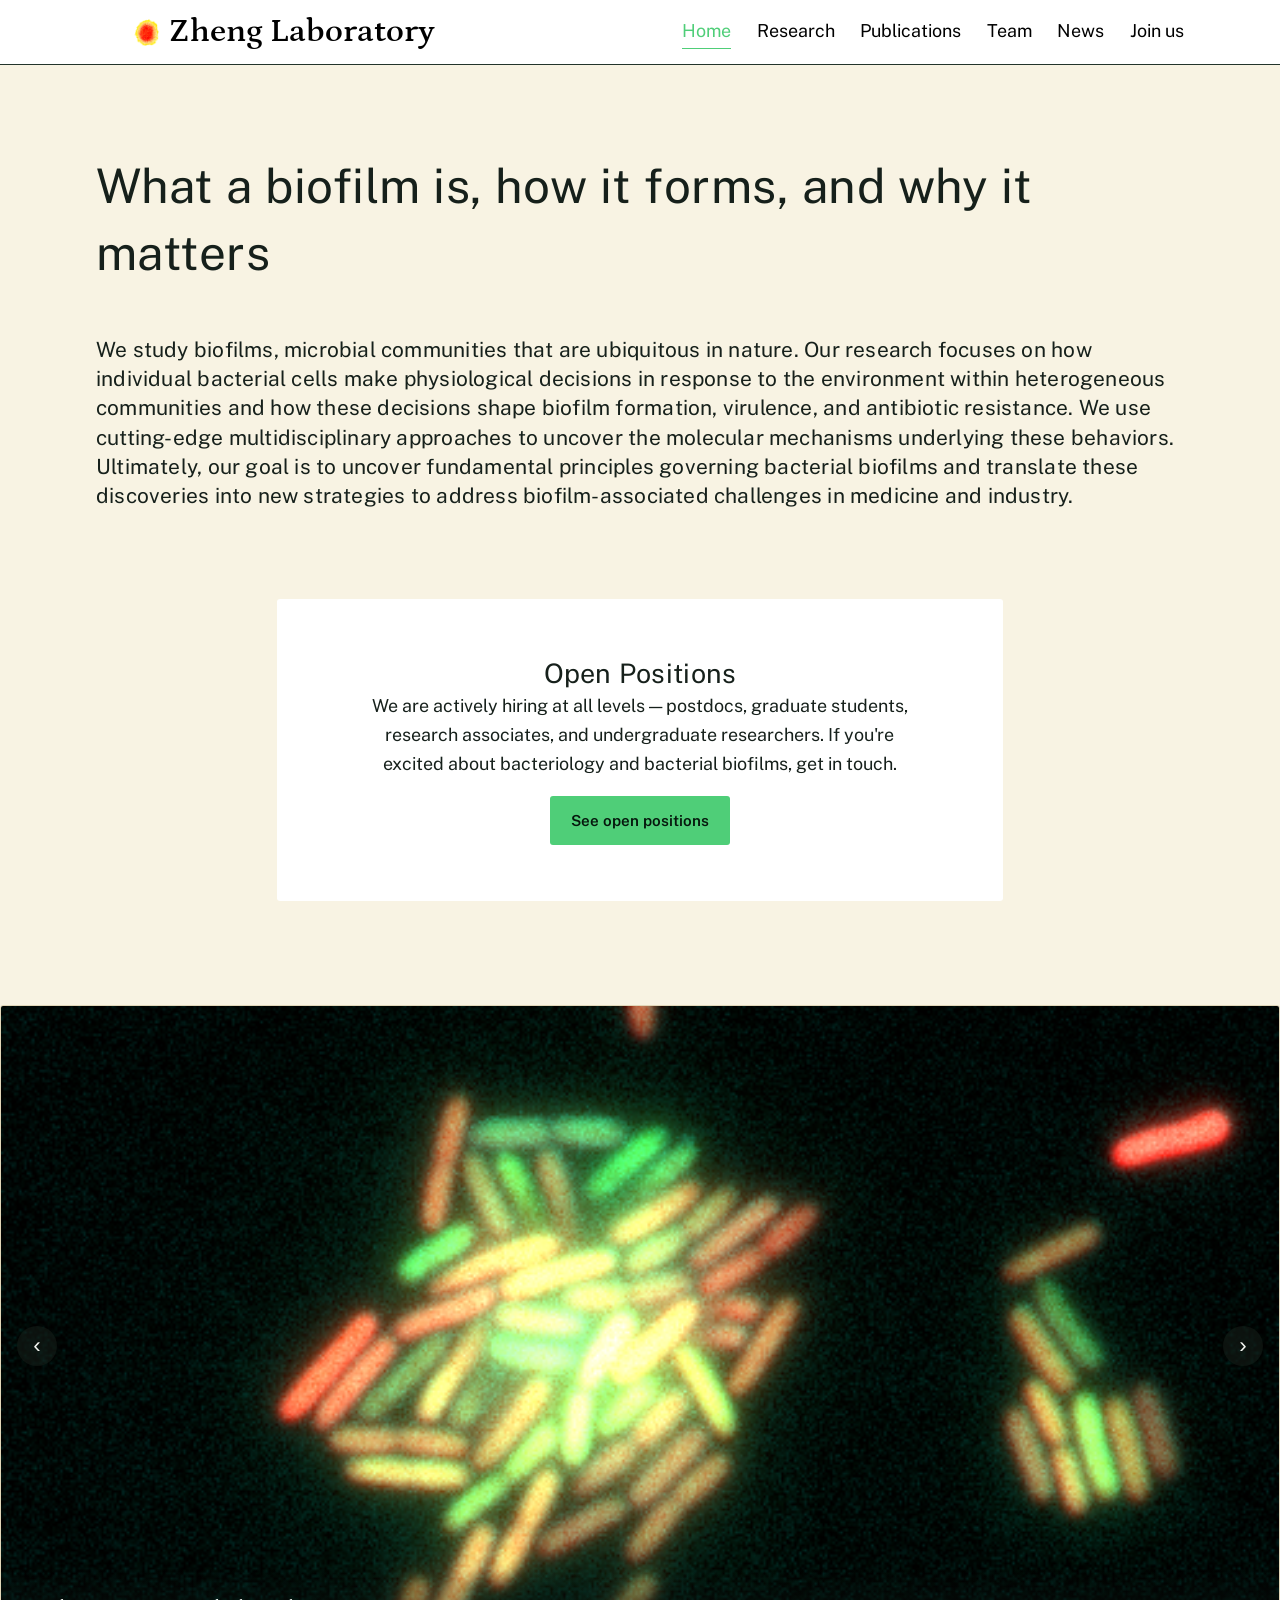
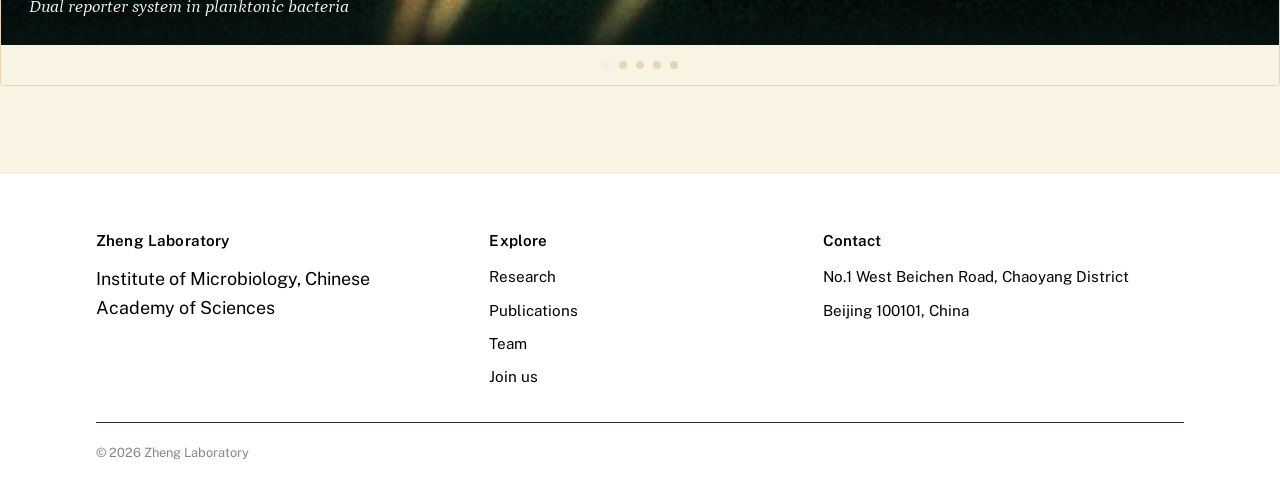
==== index.html @ 9dfc043d "Add files via upload" ====
<!doctype html>
<html lang="en">
<head>
<meta charset="utf-8">
<meta name="viewport" content="width=device-width, initial-scale=1">
<title>Zheng Laboratory</title>
<meta name="description" content="Index page">
<link rel="icon" type="image/svg+xml" href="images/logo.svg">
<link rel="stylesheet" href="css/style.css">
</head>
<body class="theme-ivory">

<nav class="site-nav" aria-label="Primary">
  <div class="wrap">
    <a class="brand" href="index.html">
      <svg class="brand-mark" width="27" height="27" viewBox="0 0 260.4 256.9" aria-hidden="true">
        <img class="brand-mark" width="27" height="27" src="images/logo.svg" alt="">
      </svg>
      Zheng Laboratory
    </a>
    <button class="nav-toggle" aria-expanded="false" aria-controls="nav-links">
      <span class="nav-toggle-label">Menu</span>
    </button>
    <ul class="nav-links" id="nav-links">
      <li><a href="index.html">Home</a></li>
      <li><a href="research.html">Research</a></li>
      <li><a href="publications.html">Publications</a></li>
      <li><a href="team.html">Team</a></li>
      <li><a href="news.html">News</a></li>
      <li><a href="join.html">Join us</a></li>
    </ul>
  </div>
</nav>


<section class="section">
  <div class="wrap">
    <div class="section-head heading-with-image">
      <h2>What a biofilm is, how it forms, and why it matters</h2>
    </div>

    
    <div class="section-content">
      <h3>We study biofilms, microbial communities that are ubiquitous in nature. Our research focuses on how individual bacterial cells make physiological decisions in response to the environment within heterogeneous communities and how these decisions shape biofilm formation, virulence, and antibiotic resistance. We use cutting-edge multidisciplinary approaches to uncover the molecular mechanisms underlying these behaviors. Ultimately, our goal is to uncover fundamental principles governing bacterial biofilms and translate these discoveries into new strategies to address biofilm-associated challenges in medicine and industry.</h3>
    </div>
    
  </div>
</section>

<section class="section" style="padding-top:0rem">
  <div class="wrap">
    <div class="open-positions-box">
      <div class="open-positions-inner">
        <h2>Open Positions</h2>
        <p>We are actively hiring at all levels — postdocs, graduate students, research associates, and undergraduate researchers. If you're excited about bacteriology and bacterial biofilms, get in touch.</p>
        <a class="btn btn-primary" href="join.html">See open positions</a>
      </div>
    </div>
  </div>
</section>


<section class="section" style="padding-top:1rem" aria-label="Microscopy gallery">
    <div class="slideshow" data-slideshow>
      <div class="slideshow-track">
        <figure class="slide is-active">
          <img class="slide-photo" src="images/wspFcpdA_cut.png" alt="tri-color reporter in wspFcpdA">
           <figcaption class="slide-caption">Dual reporter system in planktonic bacteria</figcaption>
        </figure>
        
        <figure class="slide">
          <img class="slide-photo" src="images/aggregate.png" alt="72h biofilm">
           <figcaption class="slide-caption"><em>Pseudomonas aeruginosa</em> biofilm aggregates</figcaption>
        </figure>
        
        <figure class="slide">
          <img class="slide-photo" src="images/biofilm100x.png" alt="tri-color reporter in biofilm">
           <figcaption class="slide-caption">Single cell heterogeneity in biofilms</figcaption>
        </figure>
        
        <figure class="slide">
          <video class="slide-photo" src="images/20230414_WT_0_002-2.mp4" autoplay muted loop playsinline></video>
           <figcaption class="slide-caption"><em>Pseudomonas aeruginosa</em> swimming</figcaption>
        </figure>
        
         <figure class="slide">
          <video class="slide-photo" src="images/20250702_PAO1L_WT_Fos100_001-1.mp4" autoplay muted loop playsinline></video>
           <figcaption class="slide-caption">Tracking bacterial growth on an agarose pad</figcaption>
        </figure>
        
      </div>
      <button class="slide-nav slide-prev" type="button" aria-label="Previous slide">‹</button>
      <button class="slide-nav slide-next" type="button" aria-label="Next slide">›</button>
      <div class="slide-dots" role="tablist" aria-label="Choose a slide"></div>
    </div>
  </div>
</section>


<footer class="site-footer">
  <div class="wrap">
    <div class="footer-grid">
      <div>
        <h4>Zheng Laboratory</h4>
        <p style="max-width:32ch; color:var(--paper-on-void);">Institute of Microbiology, Chinese Academy of Sciences</p>
      </div>
      <div>
        <h4>Explore</h4>
        <ul>
          <li><a href="research.html">Research</a></li>
          <li><a href="publications.html">Publications</a></li>
          <li><a href="team.html">Team</a></li>
          <li><a href="join.html">Join us</a></li>
        </ul>
      </div>
      <div>
        <h4>Contact</h4>
        <ul>
          <li>No.1 West Beichen Road, Chaoyang District </li>
          <li>Beijing 100101, China</li>
        </ul>
      </div>
    </div>
    <div class="footer-bottom">
      <span>© 2026 Zheng Laboratory</span>
    </div>
  </div>
</footer>

<script src="js/main.js"></script>
</body>
</html>
---- css/style.css ----
/* ============================================================
   Zheng Lab — Biofilm Biology
   ============================================================ */

@import url('https://fonts.googleapis.com/css2?family=Petrona:ital,wght@0,400;0,500;0,600;0,700;1,400&family=Public+Sans:wght@400;500;600;700&display=swap');

:root {
  /* Color */
  --void: #FFFFFF;
  --void-2: #FFFFFF;
  --paper: #eef0ec;
  --panel: #e4e7e0;
  --ink: #16201b;
  --ink-soft: #45524a;
  --live: #4fce78;
  --live-dim: #eef0ec;
  --matrix: #2fa9b0;
  --tag-red: #e2624a;
  --line: #000000;
  --line-dark: #23342b;
  --paper-on-void: #000000;

  /* Type */
  --display: "Petrona", Georgia, serif;
  --body: "Public Sans", -apple-system, BlinkMacSystemFont, sans-serif;

  /* Scale */
  --step--1: clamp(0.86rem, 0.83rem + 0.15vw, 0.95rem);
  --step-0: clamp(1rem, 0.96rem + 0.2vw, 1.125rem);
  --step-1: clamp(1.25rem, 1.15rem + 0.4vw, 1.5rem);
  --step-2: clamp(1.6rem, 1.4rem + 0.8vw, 2.1rem);
  --step-3: clamp(2.1rem, 1.7rem + 1.6vw, 3.2rem);
  --step-4: clamp(2.7rem, 2.1rem + 2.6vw, 4.4rem);

  --content-max: 74rem;
  --measure: 38rem;

  --radius: 3px;
}

@media (prefers-reduced-motion: reduce) {
  *, *::before, *::after {
    animation-duration: 0.001ms !important;
    animation-iteration-count: 1 !important;
    transition-duration: 0.001ms !important;
    scroll-behavior: auto !important;
  }
}

* { box-sizing: border-box; }
html { scroll-behavior: smooth; }

body {
  margin: 0;
  background: var(--paper);
  color: var(--ink);
  font-family: var(--body);
  font-size: var(--step-0);
  line-height: 1.6;
  -webkit-font-smoothing: antialiased;
}

img, svg { display: block; max-width: 100%; }

a {
  color: inherit;
  text-decoration-color: var(--line);
  text-underline-offset: 0.15em;
}

a.link {
  color: var(--live-dim);
  text-decoration: underline;
  text-decoration-color: currentColor;
  text-decoration-thickness: 1px;
  text-underline-offset: 0.2em;
}
a.link:hover { color: var(--matrix); }

h1, h2, h3, h4 {
  font-family: var(--body);
  font-weight: 400;
  line-height: 1.4;
  margin: 0;
  letter-spacing: 0.01em;
}

p { margin: 0 0 1em; max-width: var(--measure); }
p:last-child { margin-bottom: 0; }

.wrap {
  max-width: var(--content-max);
  margin: 0 auto;
  padding: 0 clamp(1.25rem, 4vw, 3rem);
}

:focus-visible {
  outline: 2px solid var(--matrix);
  outline-offset: 3px;
}

/* ---------- Nav ---------- */
.site-nav {
  background: var(--void);
  color: var(--paper-on-void);
  border-bottom: 1px solid var(--line-dark);
  position: sticky;
  top: 0;
  z-index: 50;
}

.site-nav .wrap {
  display: flex;
  align-items: center;
  justify-content: space-between;
  height: 64px;
}

.brand {
  display: flex;
  align-items: center;
  gap: 0.6rem;
  font-family: var(--display);
  font-size: var(--step-2);
  font-weight: 600;
  color: #000000;
  text-decoration: none;
  white-space: nowrap;
}

.brand-mark { flex: none; }

.nav-links {
  display: flex;
  align-items: center;
  gap: clamp(1rem, 2vw, 2rem);
  list-style: none;
  margin: 0;
  padding: 0;
  font-size: var(--step--2);
}

.nav-links a {
  text-decoration: none;
  color: var(--paper-on-void);
  padding: 0.35em 0;
  border-bottom: 1px solid transparent;
  transition: border-color 0.15s ease, color 0.15s ease;
}

.nav-links a:hover,
.nav-links a[aria-current="page"] {
  color: var(--live);
  border-color: var(--live);
}

.nav-toggle {
  display: none;
  background: none;
  border: 1px solid var(--line-dark);
  border-radius: var(--radius);
  color: var(--paper-on-void);
  padding: 0.4em 0.6em;
  font-size: var(--step-0);
}

@media (max-width: 720px) {
  .nav-toggle { display: inline-flex; align-items: center; gap: 0.4em; }
  .nav-links {
    position: absolute;
    top: 64px;
    left: 0;
    right: 0;
    background: var(--void);
    flex-direction: column;
    align-items: flex-start;
    gap: 0;
    border-bottom: 1px solid var(--line-dark);
    max-height: 0;
    overflow: hidden;
    transition: max-height 0.25s ease;
  }
  .nav-links.is-open { max-height: 400px; }
  .nav-links li { width: 100%; }
  .nav-links a {
    display: block;
    width: 100%;
    padding: 0.9em clamp(1.25rem, 4vw, 3rem);
    border-bottom: 1px solid var(--line-dark);
    border-left: 2px solid transparent;
  }
  .nav-links a:hover, .nav-links a[aria-current="page"] {
    border-left-color: var(--live);
  }
}

/* ---------- Buttons ---------- */
.btn {
  display: inline-flex;
  align-items: center;
  gap: 0.5em;
  font-family: var(--body);
  font-weight: 600;
  font-size: var(--step--1);
  padding: 0.75em 1.3em;
  border-radius: var(--radius);
  text-decoration: none;
  border: 1px solid transparent;
  cursor: pointer;
  transition: background 0.15s ease, color 0.15s ease, border-color 0.15s ease;
}

.btn-primary {
  background: var(--live);
  color: #06170d;
}
.btn-primary:hover { background: var(--live-dim); color: #eef0ec; }

.btn-ghost {
  background: transparent;
  border-color: var(--line-dark);
  color: var(--paper-on-void);
}
.btn-ghost:hover { border-color: var(--live); color: var(--live); }

.btn-outline {
  background: transparent;
  border-color: var(--ink);
  color: var(--ink);
}
.btn-outline:hover { border-color: var(--live-dim); color: var(--live-dim); }

/* ---------- Page themes ---------- */
body.theme-ivory {
  --paper: #f8f3e3;
  --panel: #efe6cd;
  --line: #e1d6b8;
}

/* ---------- Hero ---------- */
.hero {
  background: var(--void);
  color: var(--paper-on-void);
  padding: clamp(3rem, 8vw, 6rem) 0 clamp(4rem, 10vw, 7rem);
  position: relative;
  overflow: hidden;
}

.hero .wrap {
  display: grid;
  grid-template-columns: 1.1fr 0.9fr;
  gap: clamp(2rem, 5vw, 4rem);
  align-items: center;
}

@media (max-width: 860px) {
  .hero .wrap { grid-template-columns: 1fr; }
  .hero-art { order: -1; max-width: 340px; }
}

.eyebrow {
  font-family: var(--body);
  font-size: var(--step--1);
  color: var(--matrix);
  margin: 0 0 0.9em;
  display: flex;
  align-items: center;
  gap: 0.6em;
}
.eyebrow::before {
  content: "";
  width: 1.6em;
  height: 1px;
  background: var(--matrix);
  display: inline-block;
}

.hero h1 {
  font-size: var(--step-4);
  color: #000000;
  max-width: 14ch;
}

.hero .lede {
  margin-top: 1.1em;
  font-size: var(--step-1);
  color: var(--paper-on-void);
  max-width: 34ch;
  font-family: var(--display);
  font-style: italic;
  font-weight: 400;
  line-height: 1.45;
}

.hero-ctas {
  margin-top: 2em;
  display: flex;
  gap: 0.9em;
  flex-wrap: wrap;
}

.hero-art { width: 100%; }

.hero-logo svg {
  width: 100%;
  max-width: 300px;
  margin: 0 auto;
  animation: logoReveal 0.9s cubic-bezier(.2,.8,.3,1) both;
}
@keyframes logoReveal {
  from { opacity: 0; transform: scale(0.82); }
  to { opacity: 1; transform: scale(1); }
}

.hero-logo {
  width: 100%;
  max-width: 340px;
  margin: 0 auto;
  animation: heroLogoIn 0.9s cubic-bezier(.2,.8,.3,1) both;
}

@keyframes heroLogoIn {
  from { opacity: 0; transform: scale(0.85) rotate(-6deg); }
  to { opacity: 1; transform: scale(1) rotate(0deg); }
}

/* Page-specific background: index uses a warmer ivory rather than the
   cool clinical grey-green used on the content-heavy inner pages. */
body.page-home {
  --paper: #fbf6e8;
  --panel: #f1e9d2;
  --line: #ddd3ba;
}

/* colony edge divider between hero and page */
.colony-edge {
  display: block;
  width: 100%;
  height: auto;
  margin-top: -1px;
}

/* ---------- Stat strip ---------- */
.stat-strip {
  background: var(--panel);
  border-bottom: 1px solid var(--line);
}
.stat-grid {
  display: grid;
  grid-template-columns: repeat(4, 1fr);
  gap: 1.5rem;
  padding: clamp(1.75rem, 4vw, 2.5rem) 0;
}
@media (max-width: 700px) {
  .stat-grid { grid-template-columns: repeat(2, 1fr); }
}
.stat dt {
  font-family: var(--display);
  font-size: var(--step-3);
  color: var(--live-dim);
}
.stat dd {
  margin: 0.2em 0 0;
  font-size: var(--step--1);
  color: var(--ink-soft);
}

/* ---------- Sections ---------- */
.section {
  padding: clamp(3rem, 7vw, 5.5rem) 0;
}
.section-head {
  display: flex;
  justify-content: space-between;
  align-items: flex-end;
  gap: 2rem;
  margin-bottom: clamp(2rem, 4vw, 3rem);
  flex-wrap: wrap;
}
.section-head h2 { font-size: var(--step-3); }
.section-head .section-note { max-width: 30ch; color: var(--ink-soft); font-size: var(--step--1); }

.section-alt { background: var(--panel); }

.heading-with-image {
  display: flex;
  align-items: center;
  justify-content: flex-start;
  gap: 8rem;
}
.heading-image {
  width: clamp(140px, 20vw, 260px);
  aspect-ratio: 1066 / 464;
  height: auto;
  object-fit: cover;
  border-radius: var(--radius);
  flex: none;
}
@media (max-width: 600px) {
  .heading-with-image {
    flex-wrap: wrap;
  }
}

.open-positions-box {
  width: 66.666%;
  margin: 0 auto;
  background: #ffffff;
  border-radius: var(--radius);
  padding: clamp(2rem, 5vw, 3.5rem) 0;
  display: flex;
  justify-content: center;
}
.open-positions-inner {
  width: 75%;
  text-align: center;
}
@media (max-width: 700px) {
  .open-positions-box {
    width: 90%;
  }
  .open-positions-inner {
    width: 90%;
  }
}


/* ---------- Slideshow ---------- */
.slideshow {
  position: relative;
  border-radius: var(--radius);
  overflow: hidden;
  border: 1px solid var(--line);
}
.slideshow-track {
  position: relative;
  aspect-ratio: 16 / 8;
}
@media (max-width: 700px) {
  .slideshow-track { aspect-ratio: 4 / 3; }
}

.slide {
  position: absolute;
  inset: 0;
  margin: 0;
  display: flex;
  flex-direction: column;
  align-items: center;
  justify-content: center;
  gap: 1.25rem;
  opacity: 0;
  visibility: hidden;
  transition: opacity 0.5s ease;
  padding: 1.5rem;
  text-align: center;
}
.slide.is-active {
  opacity: 1;
  visibility: visible;
}
.slide-art {
  width: clamp(72px, 14vw, 110px);
  height: clamp(72px, 14vw, 110px);
}
.slide figcaption {
  font-family: var(--display);
  font-style: italic;
  font-size: var(--step-1);
  color: var(--ink);
  max-width: 34ch;
}
.slide-bg-a { background: #e4f3e8; }
.slide-bg-b { background: #e2f0f2; }
.slide-bg-c { background: #f5e6de; }
.slide-bg-d { background: #eef0dc; }
.slide-bg-e { background: #e9eef2; }

.slide-photo {
  position: absolute;
  inset: 0;
  width: 100%;
  height: 100%;
  object-fit: cover;
}
.slide .slide-caption {
  position: absolute;
  left: 0; right: 0; bottom: 0;
  margin: 0;
  max-width: none;
  padding: 1.5rem 1.75rem;
  background: linear-gradient(to top, rgba(10,21,18,0.78), rgba(10,21,18,0));
  color: #f4f5f1;
  font-family: var(--display);
  font-style: italic;
  font-size: var(--step-0);
  text-align: left;
}

.slide-nav {
  position: absolute;
  top: 50%;
  transform: translateY(-50%);
  background: rgba(22, 32, 27, 0.55);
  color: #f4f5f1;
  border: none;
  width: 40px;
  height: 40px;
  border-radius: 50%;
  font-size: 1.4rem;
  line-height: 1;
  cursor: pointer;
  display: flex;
  align-items: center;
  justify-content: center;
  transition: background 0.15s ease;
}
.slide-nav:hover { background: rgba(22, 32, 27, 0.8); }
.slide-prev { left: 1rem; }
.slide-next { right: 1rem; }

.slide-dots {
  display: flex;
  justify-content: center;
  gap: 0.5em;
  padding: 1rem 0;
  background: var(--paper);
}
.slide-dot {
  width: 8px;
  height: 8px;
  border-radius: 50%;
  border: none;
  background: var(--line);
  cursor: pointer;
  padding: 0;
}
.slide-dot.is-active { background: var(--live-dim); }



/* ---------- Research grid ---------- */
.research-grid {
  display: grid;
  grid-template-columns: repeat(2, 1fr);
  gap: 1px;
  background: var(--line);
  border: 1px solid var(--line);
}
@media (max-width: 760px) {
  .research-grid { grid-template-columns: 1fr; }
}
.research-card {
  background: var(--paper);
  padding: clamp(1.5rem, 3vw, 2.25rem);
  display: flex;
  gap: 1.25rem;
}
.research-card .mark { flex: none; width: 44px; height: 44px; margin-top: 0.2em; }
.research-card h3 { font-size: var(--step-1); margin-bottom: 0.4em; }
.research-card p { color: var(--ink-soft); font-size: var(--step--1); max-width: 60ch; }
.research-card .tags {
  margin-top: 0.9em;
  display: flex;
  gap: 0.5em;
  flex-wrap: wrap;
}
.tag {
  font-size: 0.78rem;
  color: var(--ink-soft);
  border: 1px solid var(--line);
  border-radius: 999px;
  padding: 0.25em 0.75em;
}

.research-stack {
  display: flex;
  flex-direction: column;
  gap: clamp(3rem, 7vw, 5rem);
  margin-top: clamp(2rem, 5vw, 3.5rem);
  margin-bottom: clamp(2rem, 5vw, 3.5rem);
}
.research-row {
  display: flex;
  align-items: center;
  gap: clamp(1.75rem, 4vw, 3.5rem);
  margin-left: 6%;
}


.research-row-media {
  flex: none;
  width: clamp(300px, 11vw, 400px);
  height: clamp(300px, 11vw, 400px);
  border-radius: 50%;
  clip-path: circle(50%);
}
.research-row-media img {
  width: 100%;
  height: 100%;
  object-fit: cover;
}

.research-row-media svg { width: 55%; height: 55%; }

.research-row-body h3 { font-size: var(--step-1); margin-bottom: 0.4em; }
.research-row-body p { color: var(--ink-soft); max-width: 58ch; }
.research-row-body .tags { margin-top: 0.9em; display: flex; gap: 0.5em; flex-wrap: wrap}

@media

/* ---------- Publications list ---------- */
.pub-year {
  font-family: var(--display);
  font-size: var(--step-2);
  color: var(--live-dim);
  margin: 2.2em 0 0.8em;
  padding-top: 0.6em;
  border-top: 1px solid var(--line);
}
.pub-year:first-child { margin-top: 0; border-top: none; padding-top: 0; }

.pub-list { list-style: none; margin: 0; padding: 0; }
.pub-item {
  padding: 1.1em 0;
  border-bottom: 1px solid var(--line);
  display: grid;
  grid-template-columns: auto 1fr;
  gap: 1.25rem;
  align-items: baseline;
}
@media (max-width: 700px) {
  .pub-item { grid-template-columns: 1fr; gap: 0.35rem; }
}
.pub-item .pub-tag {
  font-size: 0.75rem;
  color: var(--matrix);
  border: 1px solid var(--matrix);
  border-radius: 999px;
  padding: 0.15em 0.65em;
  white-space: nowrap;
  justify-self: start;
}
.pub-item .pub-body p { margin: 0; max-width: 62ch; }
.pub-item .pub-title { font-weight: 600; }
.pub-item .pub-meta { color: var(--ink-soft); font-size: var(--step--1); margin-top: 0.25em; }
.pub-item .pub-links { margin-top: 0.4em; display: flex; gap: 1em; font-size: var(--step--1); }

.pub-filters {
  display: flex;
  gap: 0.6em;
  flex-wrap: wrap;
  margin-bottom: 2rem;
}
.filter-btn {
  font-size: var(--step--1);
  background: transparent;
  border: 1px solid var(--line);
  border-radius: 999px;
  padding: 0.45em 1em;
  cursor: pointer;
  color: var(--ink-soft);
  font-family: var(--body);
}
.filter-btn.is-active {
  border-color: var(--live-dim);
  color: var(--live-dim);
  background: rgba(79, 206, 120, 0.08);
}

/* ---------- Team ---------- */
.team-grid {
  display: grid;
  grid-template-columns: repeat(3, 1fr);
  gap: 2rem 1.75rem;
}
@media (max-width: 860px) { .team-grid { grid-template-columns: repeat(2, 1fr); } }
@media (max-width: 560px) { .team-grid { grid-template-columns: 1fr; } }

.person { display: flex; flex-direction: column; gap: 0.9em; }
.avatar {
  width: 100%;
  border-radius: var(--radius);
  object-fit: cover;
}
.person h3 { font-size: var(--step-0); }
.person .role { color: var(--live-dim); font-size: var(--step--1); font-weight: 600; }
.person .blurb { color: var(--ink-soft); font-size: var(--step--1); }

.pi-block {
  display: grid;
  grid-template-columns: 220px 1fr;
  gap: 2.5rem;
  align-items: start;
  margin-bottom: clamp(3rem, 6vw, 4.5rem);
  padding-bottom: clamp(3rem, 6vw, 4.5rem);
  border-bottom: 1px solid var(--line);
}
@media (max-width: 700px) { .pi-block { grid-template-columns: 1fr; } }
.pi-block .avatar { width: 220px; }
@media (max-width: 700px) { .pi-block .avatar { width: 140px; } }

/* ---------- Join / lists ---------- */
.opening {
  border: 1px solid var(--line);
  border-radius: var(--radius);
  padding: 1.5rem 1.75rem;
  display: flex;
  justify-content: space-between;
  align-items: center;
  gap: 1.5rem;
  margin-bottom: 1rem;
  flex-wrap: wrap;
}
.opening h3 { font-size: var(--step-0); }
.opening .meta { color: var(--ink-soft); font-size: var(--step--1); margin-top: 0.3em; }

.contact-card {
  background: var(--void);
  color: var(--paper-on-void);
  border-radius: var(--radius);
  padding: clamp(1.75rem, 4vw, 2.75rem);
}
.contact-card h3 { color: #000000; font-size: var(--step-1); margin-bottom: 0.6em; }
.contact-card a.link { color: var(--live); }
.contact-card .addr { margin-top: 1.25em; font-size: var(--step--1); color: var(--paper-on-void); line-height: 1.7; }

/* ---------- Prose page basics ---------- */
.page-head {
  padding: clamp(2.5rem, 6vw, 4rem) 0 clamp(1.5rem, 3vw, 2rem);
}
.page-head .eyebrow { color: var(--live-dim); }
.page-head .eyebrow::before { background: var(--live-dim); }
.page-head h1 { font-size: var(--step-3); max-width: 20ch; }
.page-head .lede { color: var(--ink-soft); font-size: var(--step-0); max-width: var(--measure); margin-top: 0.8em; font-family: var(--body); }

/* ---------- Footer ---------- */
.site-footer {
  background: var(--void);
  color: var(--paper-on-void);
  padding: clamp(2.5rem, 5vw, 3.5rem) 0 2rem;
}
.footer-grid {
  display: grid;
  grid-template-columns: 1.2fr 1fr 1.2fr;
  gap: 2rem;
  padding-bottom: 2rem;
  border-bottom: 1px solid var(--line-dark);
}
@media (max-width: 700px) { .footer-grid { grid-template-columns: 1fr; } }
.footer-grid h4 { color: #000000; font-size: var(--step--1); font-weight: 600; margin-bottom: 0.9em; font-family: var(--body); }
.footer-grid ul { list-style: none; margin: 0; padding: 0; display: grid; gap: 0.6em; font-size: var(--step--1); }
.footer-grid a { text-decoration: none; color: var(--paper-on-void); }
.footer-grid a:hover { color: var(--live); }
.footer-bottom {
  display: flex;
  justify-content: space-between;
  gap: 1rem;
  flex-wrap: wrap;
  padding-top: 1.25rem;
  font-size: 0.8rem;
  color: #7f8a83;
}

/* ---------- Utility ---------- */
.mt-0 { margin-top: 0; }
.sr-only {
  position: absolute; width: 1px; height: 1px; padding: 0; margin: -1px;
  overflow: hidden; clip: rect(0,0,0,0); white-space: nowrap; border: 0;
}

/* ---------- News ---------- */

.news-list {
  display: flex;
  flex-direction: column;
  padding: 0 clamp(1.25rem, 4vw, 3rem);
}
.news-item {
  padding: 1.75rem 0;
  border-bottom: 1px solid var(--line);
}
.news-item:first-child { padding-top: 0; }
.news-date {
  font-size: var(--step--1);
  color: var(--ink-soft);
  font-weight: 600;
  margin-bottom: 0.4em;
}
.news-item h3 { font-size: var(--step-1); margin-bottom: 0.4em; }
.news-item p:not(.news-date) { color: var(--ink); max-width: none;}

.news-photo {
  display: block;
  width: 100%;
  max-width: 640px;
  margin: 1.5rem auto 0;
  border-radius: var(--radius);
}
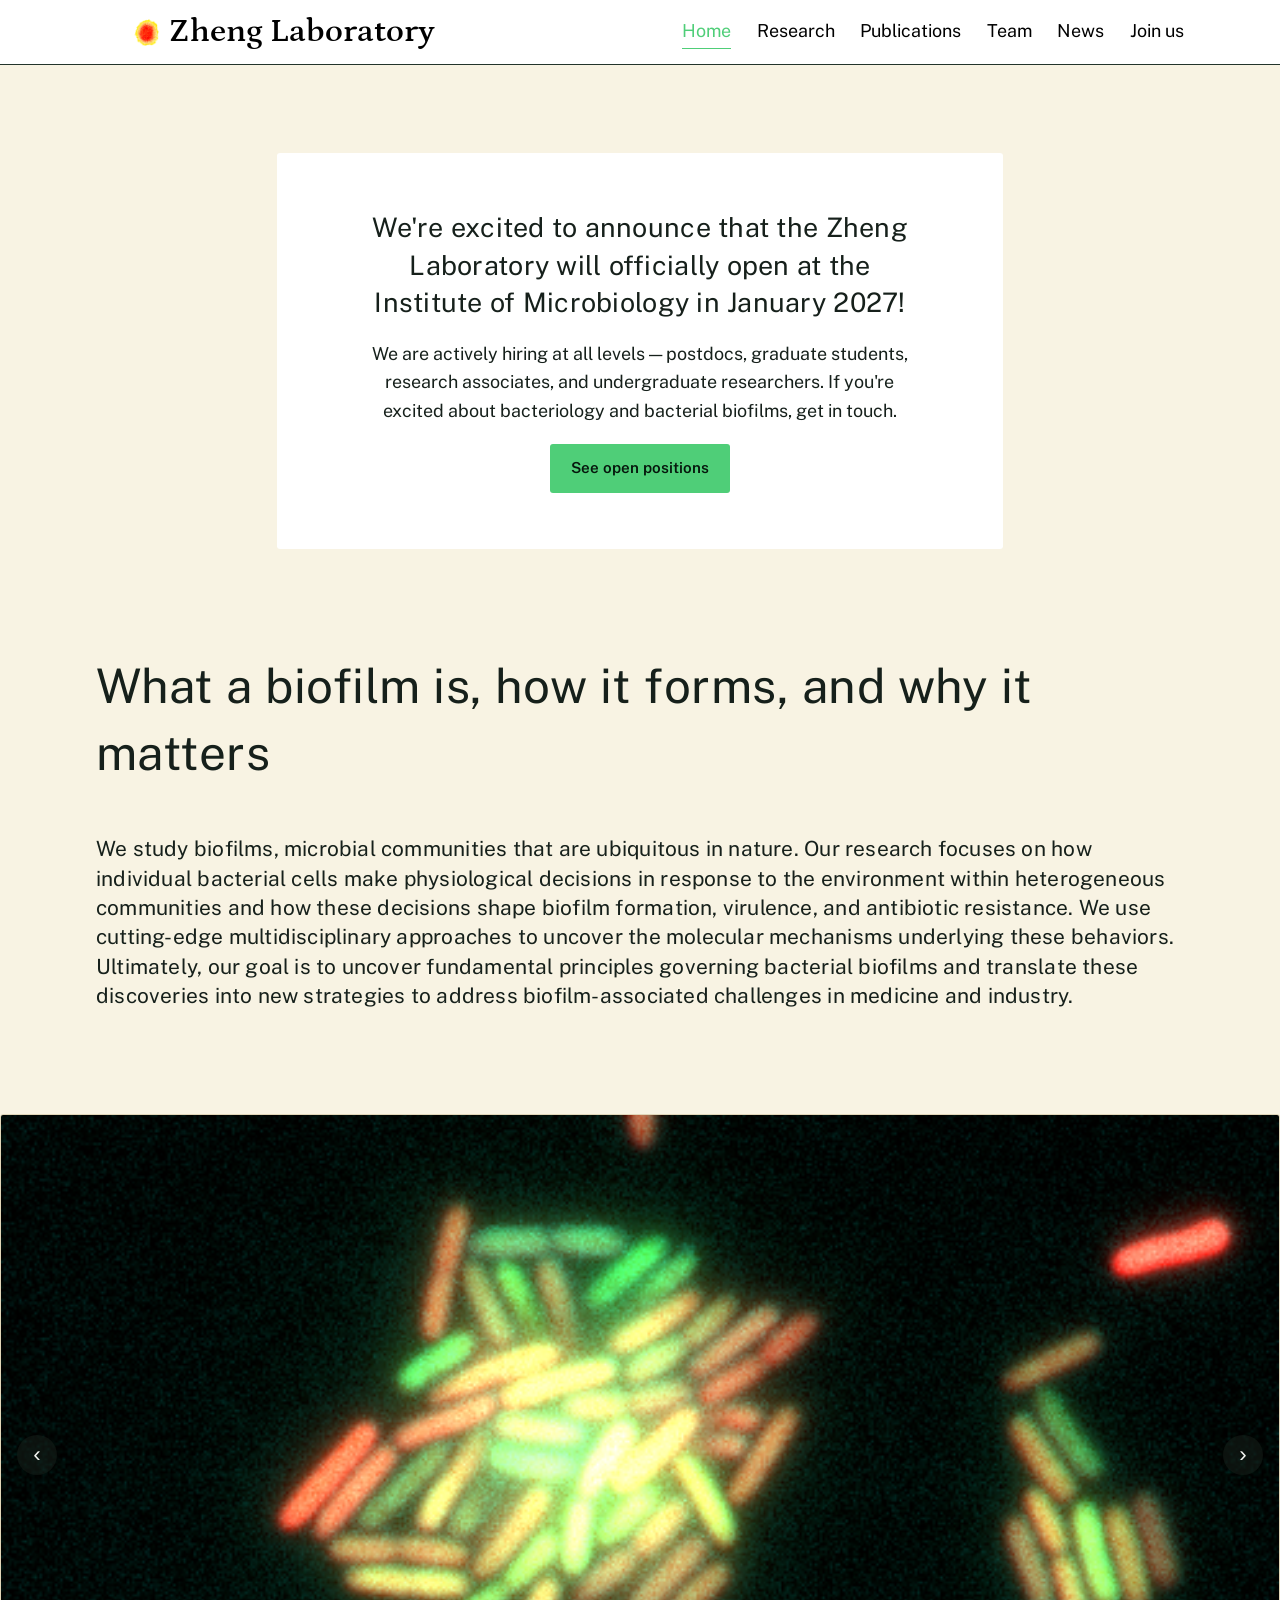
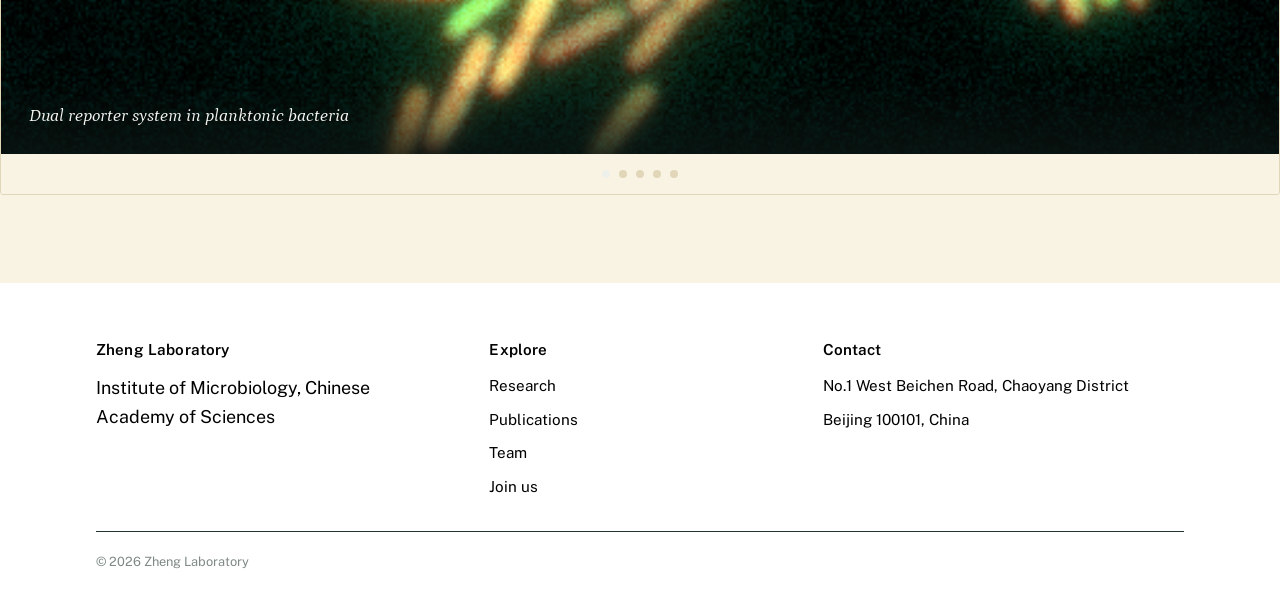
==== commit b957508f: "The opening statement" ====
--- a/index.html
+++ b/index.html
@@ -9,6 +9,7 @@
 <link rel="stylesheet" href="css/style.css">
 </head>
 <body class="theme-ivory">
+
 
 <nav class="site-nav" aria-label="Primary">
   <div class="wrap">
@@ -35,6 +36,20 @@
 
 <section class="section">
   <div class="wrap">
+    <div class="open-positions-box">
+      <div class="open-positions-inner">
+        <h2>We're excited to announce that the Zheng Laboratory will officially open at the Institute of Microbiology in January 2027!</h2>
+        <p></p>
+        <p>We are actively hiring at all levels — postdocs, graduate students, research associates, and undergraduate researchers. If you're excited about bacteriology and bacterial biofilms, get in touch.</p>
+        <a class="btn btn-primary" href="join.html">See open positions</a>
+      </div>
+    </div>
+  </div>
+</section>
+
+
+<section class="section" style="padding-top:1rem" >
+  <div class="wrap">
     <div class="section-head heading-with-image">
       <h2>What a biofilm is, how it forms, and why it matters</h2>
     </div>
@@ -46,19 +61,6 @@
     
   </div>
 </section>
-
-<section class="section" style="padding-top:0rem">
-  <div class="wrap">
-    <div class="open-positions-box">
-      <div class="open-positions-inner">
-        <h2>Open Positions</h2>
-        <p>We are actively hiring at all levels — postdocs, graduate students, research associates, and undergraduate researchers. If you're excited about bacteriology and bacterial biofilms, get in touch.</p>
-        <a class="btn btn-primary" href="join.html">See open positions</a>
-      </div>
-    </div>
-  </div>
-</section>
-
 
 <section class="section" style="padding-top:1rem" aria-label="Microscopy gallery">
     <div class="slideshow" data-slideshow>
